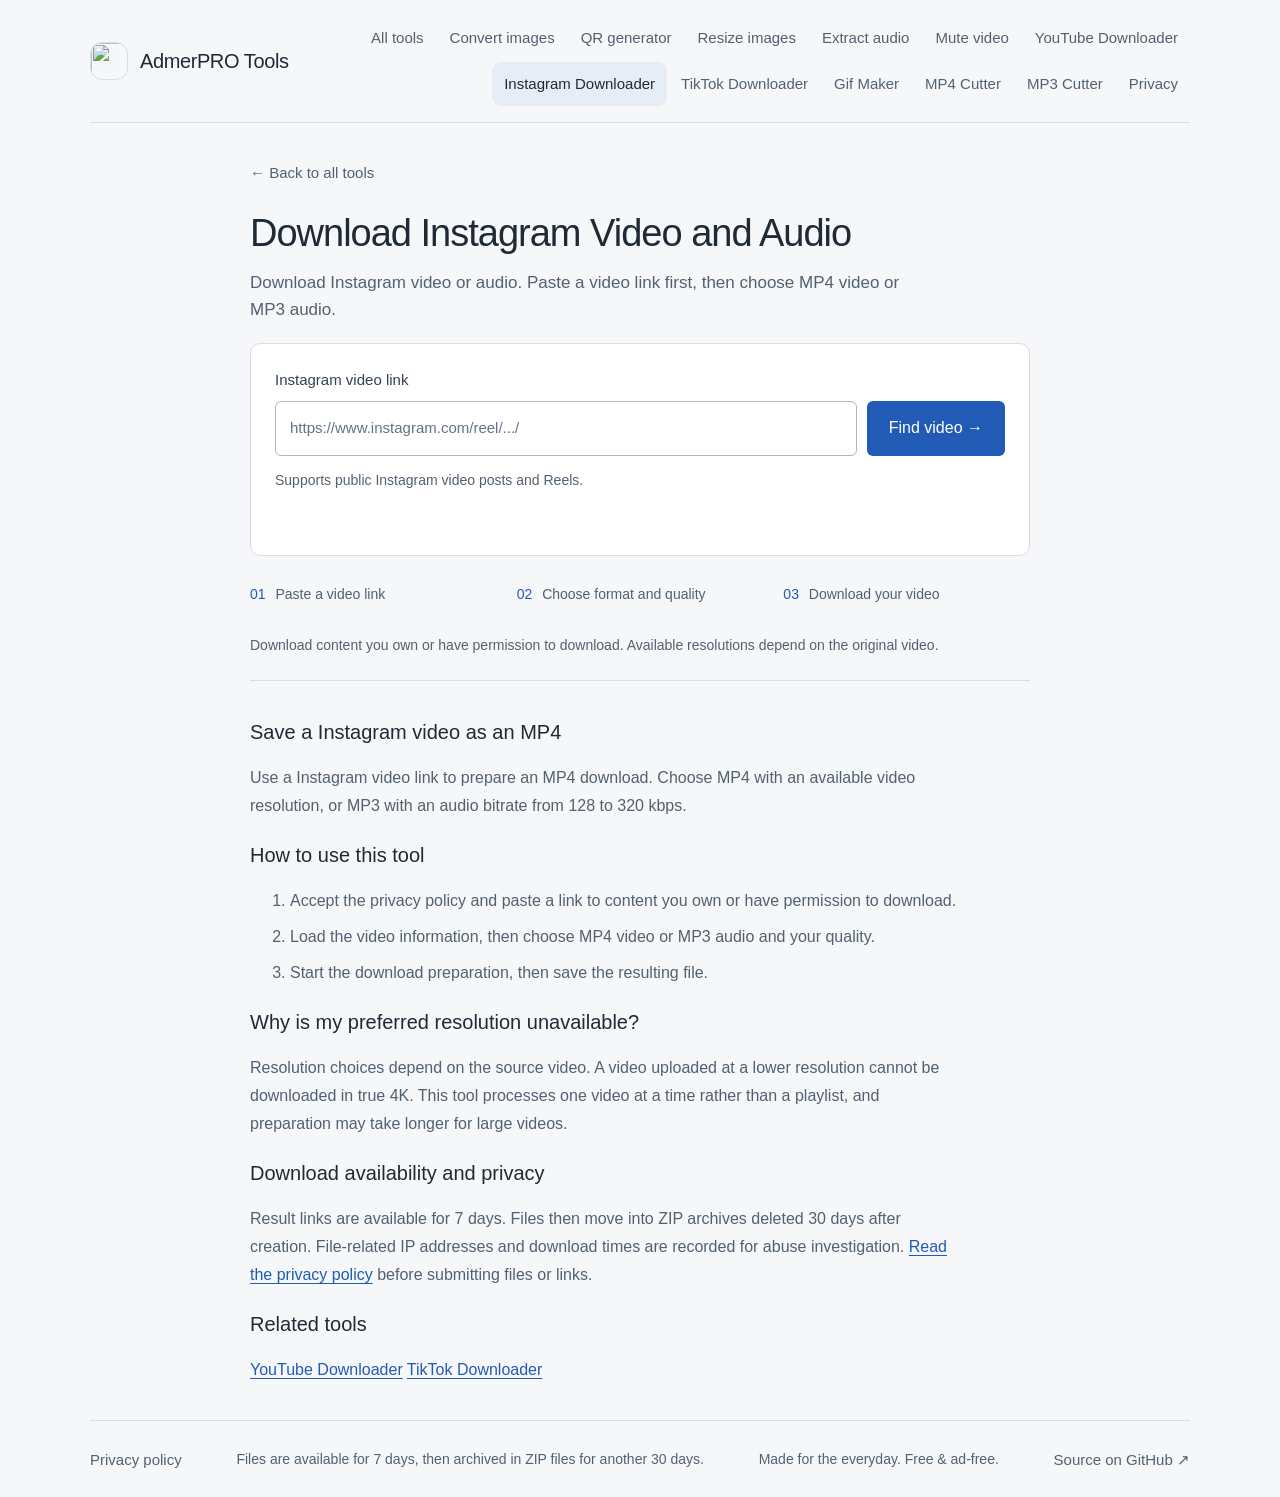
==== frontend/instagram/index.html @ e9d47b57 "feat(downloaders): split platforms and move format selection after video lookup" ====
<!DOCTYPE html>
<html lang="en">
	<head>
		<meta charset="UTF-8">
		<meta name="viewport" content="width=device-width, initial-scale=1.0">
		<title>Instagram Downloader - Video and Audio | AdmerPRO Tools</title>
		<link rel="stylesheet" href="../root/style.css">
	    <link rel="icon" type="image/png" href="/assets/good_cat_image.png">
    <link rel="apple-touch-icon" href="/assets/good_cat_image.png">
    <meta name="description" content="Download permitted Instagram videos as MP4 or audio as MP3. Choose the available video resolution or audio bitrate.">
    <link rel="canonical" href="https://tools.admerpro.com/instagram/">
    <link rel="stylesheet" href="/shared/privacy.css">
    <script src="/shared/privacy.js" defer></script>
</head>
	<body data-format="mp4" data-platform="instagram">
		<div class="shell">
			<header class="site-header">
				<a class="brand" href="/" aria-label="AdmerPRO Tools home">
					<img class="brand-cat" src="/assets/good_cat_image.png" alt="" width="38" height="38">AdmerPRO Tools</a>
				<nav class="main-nav" aria-label="Main navigation">
                    <a href="/">All tools</a>
                    <a href="/images/">Convert images</a>
                    <a href="/qr/">QR generator</a>
                    <a href="/resize/">Resize images</a>
                    <a href="/mp4tomp3/">Extract audio</a>
                    <a href="/mute/">Mute video</a>
                    <a href="/youtube/">YouTube Downloader</a>
                    <a href="/instagram/" aria-current="page">Instagram Downloader</a>
                    <a href="/tiktok/">TikTok Downloader</a>
                    <a href="/mp4togif/">Gif Maker</a>
                    <a href="/mp4cutter/">MP4 Cutter</a>
<a href="/mp3cutter/">MP3 Cutter</a>
<a href="/privacy/">Privacy</a>
</nav>
			</header>
			<main class="downloader" itemscope itemtype="https://schema.org/WebApplication">
            <link itemprop="url" href="https://tools.admerpro.com/instagram/">
            <meta itemprop="applicationCategory" content="MultimediaApplication">
            <meta itemprop="operatingSystem" content="Any">
            <meta itemprop="description" content="Download permitted Instagram videos as MP4 or audio as MP3. Choose the available video resolution or audio bitrate.">
            <span itemprop="offers" itemscope itemtype="https://schema.org/Offer">
                <meta itemprop="price" content="0"><meta itemprop="priceCurrency" content="USD">
            </span>
				<a class="back-link" href="/">&#8592; Back to all tools</a>
				<h1 itemprop="name">Download Instagram Video and Audio</h1>
				<p class="lead">Download Instagram video or audio. Paste a video link first, then choose MP4 video or MP3 audio.</p>
				<div class="panel">
					<form id="video-form">
						<label for="youtube-url">Instagram video link</label>
						<div class="input-row">
							<input id="youtube-url" name="url" type="url" placeholder="https://www.instagram.com/reel/.../" autocomplete="off" required>
							<button type="submit">Find video &#8594;</button>
						</div>
						<p class="hint">Supports public Instagram video posts and Reels.</p>
					</form>
					<p id="status" class="status" role="status" aria-live="polite">
					</p>
					<section id="video-result" class="video-result" aria-label="Video details" hidden>
						<img id="thumbnail" alt="Video thumbnail" referrerpolicy="no-referrer">
						<div class="video-details">
							<h2 id="video-title">
							</h2>
							<div class="mode-tabs" role="group" aria-label="Download format">
                        <button type="button" data-download-format="mp4" aria-pressed="true">&#9654; Video / MP4</button>
                        <button type="button" data-download-format="mp3" aria-pressed="false">&#9835; Audio / MP3</button>
                    </div>
                            <label for="quality">Video resolution</label>
							<select id="quality">
							</select>
                            <label class="author-confirmation" for="is-author">
                                <input id="is-author" type="checkbox" required>
                                Are you the author of this material?
                            </label>
							<button id="download-button" type="button">Download MP4 &#8595;</button>
						</div>
					</section>
					<a id="download-link" class="download-link" hidden>Save MP4 file &#8595;</a>
				</div>
				<div class="steps">
					<span>
						<b>01</b> Paste a video link</span>
					<span>
						<b>02</b> Choose format and quality</span>
					<span>
						<b>03</b> Download your video</span>
				</div>
				<p class="hint">Download content you own or have permission to download. Available resolutions depend on the original video.</p>

            <section class="seo-content" aria-label="About this tool">
                <h2>Save a Instagram video as an MP4</h2><p>Use a Instagram video link to prepare an MP4 download. Choose MP4 with an available video resolution, or MP3 with an audio bitrate from 128 to 320 kbps.</p>
                <h2>How to use this tool</h2><ol><li>Accept the privacy policy and paste a link to content you own or have permission to download.</li><li>Load the video information, then choose MP4 video or MP3 audio and your quality.</li><li>Start the download preparation, then save the resulting file.</li></ol>
                <h2>Why is my preferred resolution unavailable?</h2><p>Resolution choices depend on the source video. A video uploaded at a lower resolution cannot be downloaded in true 4K. This tool processes one video at a time rather than a playlist, and preparation may take longer for large videos.</p>
                <h2>Download availability and privacy</h2><p>Result links are available for 7 days. Files then move into ZIP archives deleted 30 days after creation. File-related IP addresses and download times are recorded for abuse investigation. <a href="/privacy/">Read the privacy policy</a> before submitting files or links.</p>
                <h2>Related tools</h2><p><a href="/youtube/">YouTube Downloader</a> <a href="/tiktok/">TikTok Downloader</a></p>
            </section>
        </main>
			<footer>
				<a href="/privacy/">Privacy policy</a>
				<span>Files are available for 7 days, then archived in ZIP files for another 30 days.</span>
				<span>Made for the everyday. Free &amp; ad-free.</span>
				<a href="https://github.com/AdmerPRO/Toolbox" target="_blank" rel="noopener noreferrer">Source on GitHub &#8599;</a>
			</footer>
		</div>
		<script src="../shared/downloader.js">
		</script>

    <aside id="privacy-notice" hidden aria-label="Privacy policy acceptance">
        <p>Media tools require acceptance of the <a href="/privacy/">privacy policy</a>. Browsing public pages remains available.</p>
        <button id="privacy-review" type="button">Review and accept</button>
    </aside>
    <dialog id="privacy-dialog" aria-labelledby="privacy-title" aria-describedby="privacy-summary">
        <h2 id="privacy-title">Do you accept our privacy policy?</h2>
        <p id="privacy-summary">We store uploaded files and generated results, your upload IP address, and the IP addresses and times of file downloads to investigate abuse and illegal uploads. The administrator may inspect uploaded files, results, and archives to protect the website, its operator, and content creators. Suspected illegal uploads may be reported to competent authorities with relevant records where legally justified.</p>
        <p>Links expire after 7 days. Files are then archived; ZIP archives are deleted 30 days after creation. File-related IP records are removed when all retained copies of that file are deleted. Downtime can extend retention.</p>
        <p>Only submit lawful content that you are authorized to process. <a href="/privacy/">Read the full privacy policy</a> before deciding.</p>
        <p id="privacy-cookie-error" hidden>Please enable essential cookies to remember your choice.</p>
        <div class="privacy-actions">
            <button id="privacy-accept" type="button">I accept the privacy policy</button>
            <button id="privacy-decline" type="button">I do not accept</button>
        </div>
    </dialog>
    <noscript><p>JavaScript and the privacy acceptance cookie are required to use media tools. Please read the <a href="/privacy/">privacy policy</a>.</p></noscript>

</body>
</html>
---- frontend/root/style.css ----
:root {
    color-scheme:light;
    font-family:Inter,"Segoe UI",sans-serif;
    color:#202a35;
    --muted:#526171;
    --line:#d6dde5;
    --border:var(--line);
    --accent:#225bb5;
}

* {
    box-sizing:border-box;
}

[hidden] {
    display:none!important;
}

body {
    margin:0;
    min-height:100vh;
    background:#f5f7f9;
}

@keyframes gradientMove {
    0%,100% {
        background-position:0% 50%;
    }
    50% {
        background-position:100% 50%;
    }
}

a {
    color:inherit;
    text-decoration:none;
}

button,input,select {
    font:inherit;
}

button,a,input,select {
    -webkit-tap-highlight-color:transparent;
}

:focus-visible {
    outline:3px solid var(--accent);
    outline-offset:5px;
}

.shell {
    width:min(1100px,calc(100% - 48px));
    margin:auto;
}

.site-header {
    display:flex;
    align-items:center;
    justify-content:space-between;
    gap:24px;
    padding:28px 0;
    border-bottom:1px solid var(--line);
}

.brand {
    display:flex;
    align-items:center;
    gap:12px;
    font-size:22px;
    font-weight:800;
    letter-spacing:-1px;
}

.brand-icon {
    display:grid;
    place-items:center;
    width:38px;
    height:38px;
    background:var(--accent);
    color:#271111;
    border-radius:12px;
    letter-spacing:-3px;
    padding-right:3px;
}

nav {
    display:flex;
    gap:8px;
    align-items:center;
}

nav a {
    padding:9px 14px;
    font-size:14px;
    color:var(--muted);
    border-radius:9px;
}

nav a:hover,nav a[aria-current=page] {
    background:#ffffff0c;
    color:white;
}

.hero {
    padding:84px 0 40px;
    max-width:720px;
}

.eyebrow {
    font-size:12px;
    letter-spacing:2px;
    text-transform:uppercase;
    font-weight:700;
    color:var(--accent);
}

h1 {
    font-size:clamp(36px,6vw,66px);
    line-height:1.08;
    letter-spacing:-2px;
    margin:20px 0;
}

h1 span {
    color:var(--accent);
}

.lead {
    font-size:17px;
    line-height:1.8;
    color:var(--muted);
    max-width:590px;
    margin:0;
}

.chips {
    display:flex;
    flex-wrap:wrap;
    gap:10px;
    margin-top:25px;
}

.chip {
    border:1px solid var(--line);
    padding:7px 12px;
    border-radius:30px;
    color:#e2c7c3;
    font-size:12px;
}

.tools {
    display:grid;
    grid-template-columns:1fr 1fr;
    gap:22px;
    margin:12px 0 50px;
}

.tool-card,.panel {
    background:#fff;
    border:1px solid var(--line);
    border-radius:10px;
}

.tool-card {
    padding:32px;
    position:relative;
    transition:transform .2s,border-color .2s;
}

.tool-card:hover {
    background:#f8fafc;
    border-color:#aab7c5;
}

.tool-icon {
    display:grid;
    place-items:center;
    width:54px;
    height:54px;
    background:#ff756918;
    color:var(--accent);
    border:1px solid #ff75692b;
    border-radius:16px;
    font-size:25px;
}

.tool-card h2 {
    font-size:25px;
    letter-spacing:-.6px;
    margin:25px 0 10px;
}

.tool-card p {
    color:var(--muted);
    line-height:1.7;
    margin:0 0 28px;
    max-width:330px;
}

.card-link {
    color:var(--accent);
    font-weight:650;
    font-size:14px;
    display:flex;
    justify-content:space-between;
}

.tag {
    position:absolute;
    right:28px;
    top:30px;
    font-size:11px;
    color:var(--muted);
    border:1px solid var(--line);
    border-radius:6px;
    padding:5px 8px;
}

footer {
    border-top:1px solid var(--line);
    display:flex;
    justify-content:space-between;
    gap:15px;
    padding:24px 0 32px;
    color:var(--muted);
    font-size:12px;
}

footer a:hover {
    color:white;
}

.downloader {
    max-width:780px;
    margin:55px auto 64px;
}

.back-link {
    font-size:13px;
    color:var(--muted);
}

.downloader h1 {
    font-size:clamp(32px,5vw,48px);
    margin:22px 0 14px;
}

.panel {
    padding:30px;
    margin-top:28px;
}

.mode-tabs {
    display:flex;
    flex-wrap:wrap;
    gap:6px;
    border-bottom:1px solid var(--line);
    padding-bottom:20px;
    margin-bottom:25px;
}

.mode-tabs a {
    padding:10px 18px;
    border-radius:10px;
    color:var(--muted);
    font-size:14px;
}

.mode-tabs button {
    padding:10px 18px;
    background:transparent;
    color:var(--muted);
    border:1px solid var(--line);
}

.mode-tabs button[aria-pressed=true] {
    background:#e7edf4;
    color:var(--accent);
    border-color:var(--accent);
}

.mode-tabs a[aria-current=page] {
    background:#ff75691c;
    color:var(--accent);
}

label {
    display:block;
    font-size:13px;
    font-weight:600;
    margin-bottom:10px;
    color:#ead1cc;
}

.input-row {
    display:flex;
    gap:10px;
}

input,select {
    background:#170d0d90;
    color:inherit;
    border:1px solid #ffffff25;
    border-radius:11px;
    padding:14px;
    min-width:0;
}

input {
    flex:1;
}

input::placeholder {
    color:#ac8f8c;
    font-size:13px;
}

input:focus,select:focus {
    border-color:var(--accent);
}

button,.download-link {
    border:0;
    border-radius:11px;
    padding:14px 22px;
    font-weight:700;
    background:var(--accent);
    color:#271111;
    cursor:pointer;
    transition:background .2s;
}

button:hover,.download-link:hover {
    background:#ff9a90;
}

button:disabled {
    opacity:.55;
    cursor:wait;
}

.hint {
    color:var(--muted);
    font-size:12px;
    line-height:1.6;
    margin:13px 0 0;
}

.brand-cat {
    width:38px;
    height:38px;
    flex-shrink:0;
    object-fit:cover;
    border-radius:12px;
    border:1px solid var(--line);
}

.site-header { flex-wrap:wrap; }
.brand { flex-shrink:0; }
.main-nav { flex:1; flex-wrap:wrap; justify-content:flex-end; }
.main-nav a { white-space:nowrap; }
.main-nav a[aria-current=page] { color:var(--accent); background:#ff756918; }

@media(max-width:640px) {
    .main-nav {
        flex-basis:100%;
        flex-wrap:nowrap;
        justify-content:flex-start;
        overflow-x:auto;
        padding:5px 0 10px;
        scrollbar-width:thin;
        scrollbar-color:var(--accent) transparent;
    }
    .main-nav a { flex-shrink:0; }
}

.hint a { color:var(--accent); text-decoration:underline; }
#convert-form input[type=file],#convert-form select { width:100%; }
#convert-form label:not(:first-child) { margin-top:22px; }
#convert-form button { margin-top:22px; }
.policy p { color:var(--muted); line-height:1.8; }
.policy h2 { margin-top:28px; }
.policy code { overflow-wrap:anywhere; }

.status {
    font-size:14px;
    line-height:1.6;
    color:var(--muted);
    margin:18px 0 0;
    min-height:22px;
}

.status.error {
    color:#ff9a90;
}

.status.busy:before {
    content:"";
    display:inline-block;
    width:12px;
    height:12px;
    border:2px solid #ffffff30;
    border-top-color:var(--accent);
    border-radius:50%;
    margin-right:10px;
    vertical-align:-2px;
    animation:spin 1s linear infinite;
}

@keyframes spin {
    to {
        transform:rotate(360deg);
    }
}

.video-result {
    display:grid;
    grid-template-columns:210px 1fr;
    gap:24px;
    margin-top:24px;
    padding-top:24px;
    border-top:1px solid var(--line);
}

.video-result img {
    width:100%;
    aspect-ratio:16/9;
    object-fit:cover;
    border-radius:12px;
}

.video-details h2 {
    margin:0 0 20px;
    font-size:19px;
    line-height:1.5;
    overflow-wrap:anywhere;
}

.video-details select {
    width:100%;
    margin-bottom:12px;
}

.video-details button {
    width:100%;
}

.download-link {
    display:inline-block;
    margin-top:18px;
    font-size:14px;
}

.steps {
    display:flex;
    gap:20px;
    margin:28px 0;
    color:var(--muted);
    font-size:12px;
}

.steps span {
    flex:1;
}

.steps b {
    color:var(--accent);
    margin-right:6px;
}

@media(max-width:640px) {
    .shell {
        width:calc(100% - 32px);
    }
    .site-header {
        padding:20px 0;
        gap:12px;
    }
    .brand {
        font-size:19px;
    }
    nav {
        gap:0;
    }
    nav a {
        padding:8px;
        font-size:12px;
    }
    .hero {
        padding:50px 0 28px;
    }
    .tools {
        grid-template-columns:1fr;
        gap:16px;
    }
    .tool-card {
        padding:25px;
    }
    .downloader {
        margin:35px auto;
    }
    .panel {
        padding:20px;
    }
    .input-row {
        flex-direction:column;
    }
    .video-result {
        grid-template-columns:1fr;
    }
    .video-result img {
        max-width:100%;
    }
    .steps {
        flex-direction:column;
        gap:12px;
    }
    footer {
        flex-wrap:wrap;
    }
    h1 {
        letter-spacing:-1px;
    }
}

@media(prefers-reduced-motion:reduce) {
    *,*::before,*::after {
        animation:none!important;
        transition:none!important;
    }
}

.footer-button {
    padding: 0;
    background: transparent;
    color: var(--muted);
    font-size: inherit;
    font-weight: normal;
}

.footer-button:hover {
    background: transparent;
    color: white;
}

.welcome-dialog {
    width: min(700px, calc(100% - 32px));
    max-height: calc(100dvh - 32px);
    padding: 0;
    border: 1px solid #ffffff25;
    border-radius: 24px;
    background: #271111;
    color: #fff5f2;
    box-shadow: 0 24px 100px #0008;
}

.welcome-dialog::backdrop {
    background: #100606bb;
    backdrop-filter: blur(8px);
}

.popup {
    display: grid;
    grid-template-columns: 240px 1fr;
}

.popup-image {
    width: 100%;
    height: 100%;
    min-height: 320px;
    object-fit: cover;
}

.popup-content {
    padding: 32px;
}

.popup-content h2 {
    font-size: 28px;
    margin: 16px 0;
}

.popup-content > p:not(.eyebrow) {
    color: var(--muted);
    line-height: 1.7;
}

.popup-buttons {
    display: flex;
    flex-wrap: wrap;
    align-items: center;
    gap: 16px;
    margin-top: 24px;
}

.popup-github {
    color: var(--accent);
    font-size: 14px;
}

@media (max-width: 640px) {
    .popup {
        grid-template-columns: 1fr;
    }

    .popup-image {
        height: 180px;
        min-height: 0;
    }

    .popup-content {
        padding: 24px;
    }
}

#qr-text { width: 100%; box-sizing: border-box; padding: 12px; border: 1px solid var(--border); border-radius: 8px; font: inherit; resize: vertical; }
#qr-preview { display: block; max-width: 100%; height: auto; margin: 20px auto; }
#qr-preview[hidden] { display: none; }

.seo-content { margin-top: 48px; padding-top: 24px; border-top: 1px solid var(--line); }
.seo-content h2 { margin: 28px 0 12px; font-size: 22px; }
.seo-content p, .seo-content li { color: var(--muted); line-height: 1.75; }
.seo-content li { margin-bottom: 8px; }
.seo-content a { color: var(--accent); text-decoration: underline; }

.author-confirmation { display: flex; align-items: flex-start; gap: .65rem; margin: 1rem 0; }
.author-confirmation input[type="checkbox"] { width: 1.1rem; height: 1.1rem; flex: 0 0 auto; margin: .15rem 0 0; }

/* A compact, neutral interface shared by the directory and individual tools. */
body { line-height:1.55; }
h1,h2,h3,.brand { font-weight:500; }
.site-header { padding:16px 0; gap:12px; }
.brand { font-size:20px; letter-spacing:-.4px; }
.main-nav { gap:2px; }
.main-nav a { display:inline-flex; align-items:center; min-height:44px; padding:10px 12px; font-size:15px; }
nav a:hover,.main-nav a[aria-current=page] { background:#e7edf4; color:#202a35; }
.hero { padding:32px 0 24px; max-width:760px; }
h1 { font-size:clamp(30px,4vw,44px); line-height:1.2; letter-spacing:-1px; margin:0 0 12px; }
h1 span { color:inherit; }
.lead { font-size:17px; line-height:1.6; max-width:650px; }
.service-note { color:var(--muted); font-size:14px; margin:12px 0 0; }
.tools { gap:12px; margin:0 0 20px; }
.tool-card { display:flex; flex-direction:column; padding:20px; transition:background .15s,border-color .15s; }
.tool-icon,.tag { display:none; }
.tool-card h2 { font-size:20px; line-height:1.35; letter-spacing:-.3px; margin:0 0 8px; }
.tool-card p { font-size:15px; line-height:1.55; max-width:none; margin:0 0 14px; }
.card-link { font-size:16px; font-weight:400; color:var(--accent); margin-top:auto; min-height:44px; align-items:center; text-decoration:underline; text-underline-offset:3px; }
footer { align-items:center; padding:16px 0; font-size:14px; gap:12px; flex-wrap:wrap; }
footer a,.footer-button,.back-link,.popup-github { display:inline-flex; align-items:center; min-height:44px; font-size:15px; }
footer a:hover,.footer-button:hover { color:var(--accent); }
.downloader { margin:28px auto 36px; }
.downloader h1 { font-size:clamp(28px,4vw,38px); margin:16px 0 12px; }
.panel { padding:24px; margin-top:20px; }
.mode-tabs { padding-bottom:12px; margin-bottom:20px; }
.mode-tabs a { display:inline-flex; align-items:center; min-height:44px; font-size:16px; }
.mode-tabs a[aria-current=page] { background:#e7edf4; color:var(--accent); }
label { color:#344252; font-size:15px; font-weight:400; }
input,select,textarea,#qr-text { background:#fff; color:#202a35; border:1px solid #aab7c5; border-radius:6px; min-height:44px; }
input::placeholder { color:#647384; font-size:15px; }
button,.download-link { background:var(--accent); color:#fff; font-weight:500; border-radius:6px; min-height:44px; }
button:hover,.download-link:hover { background:#19498f; }
.footer-button,.footer-button:hover { background:transparent; font-weight:400; }
.hint,.steps { font-size:14px; }
.hint a,.seo-content a { text-underline-offset:3px; }
.steps b { font-weight:500; }
.status.error { color:#ad2733; }
.status.busy:before { border-color:var(--line); border-top-color:var(--accent); }
.seo-content { margin:24px 0; padding-top:16px; }
.seo-content summary { cursor:pointer; color:var(--accent); min-height:44px; padding:10px 0; font-size:16px; }
.seo-content h2 { font-size:20px; margin-top:20px; }
.seo-content p { max-width:80ch; }
.welcome-dialog { background:#fff; color:#202a35; border:1px solid var(--line); border-radius:10px; }
.welcome-dialog::backdrop { background:#202a3580; backdrop-filter:none; }
.eyebrow { font-weight:400; }
.popup-content h2 { font-weight:500; }
@media(max-width:640px) {
    .site-header { padding:12px 0; }
    .main-nav { padding:0 0 6px; }
    .main-nav a { padding:10px 12px; font-size:15px; }
    .hero { padding:24px 0 20px; }
    .tools { gap:10px; }
    .tool-card { padding:16px; }
    .downloader { margin:24px auto; }
    .panel { padding:18px; }
}

#source-preview, #result-preview, .media-preview { display: block; width: 100%; max-height: 420px; object-fit: contain; margin-top: 1rem; }
#source-preview[hidden], #result-preview[hidden], .media-preview[hidden] { display: none; }
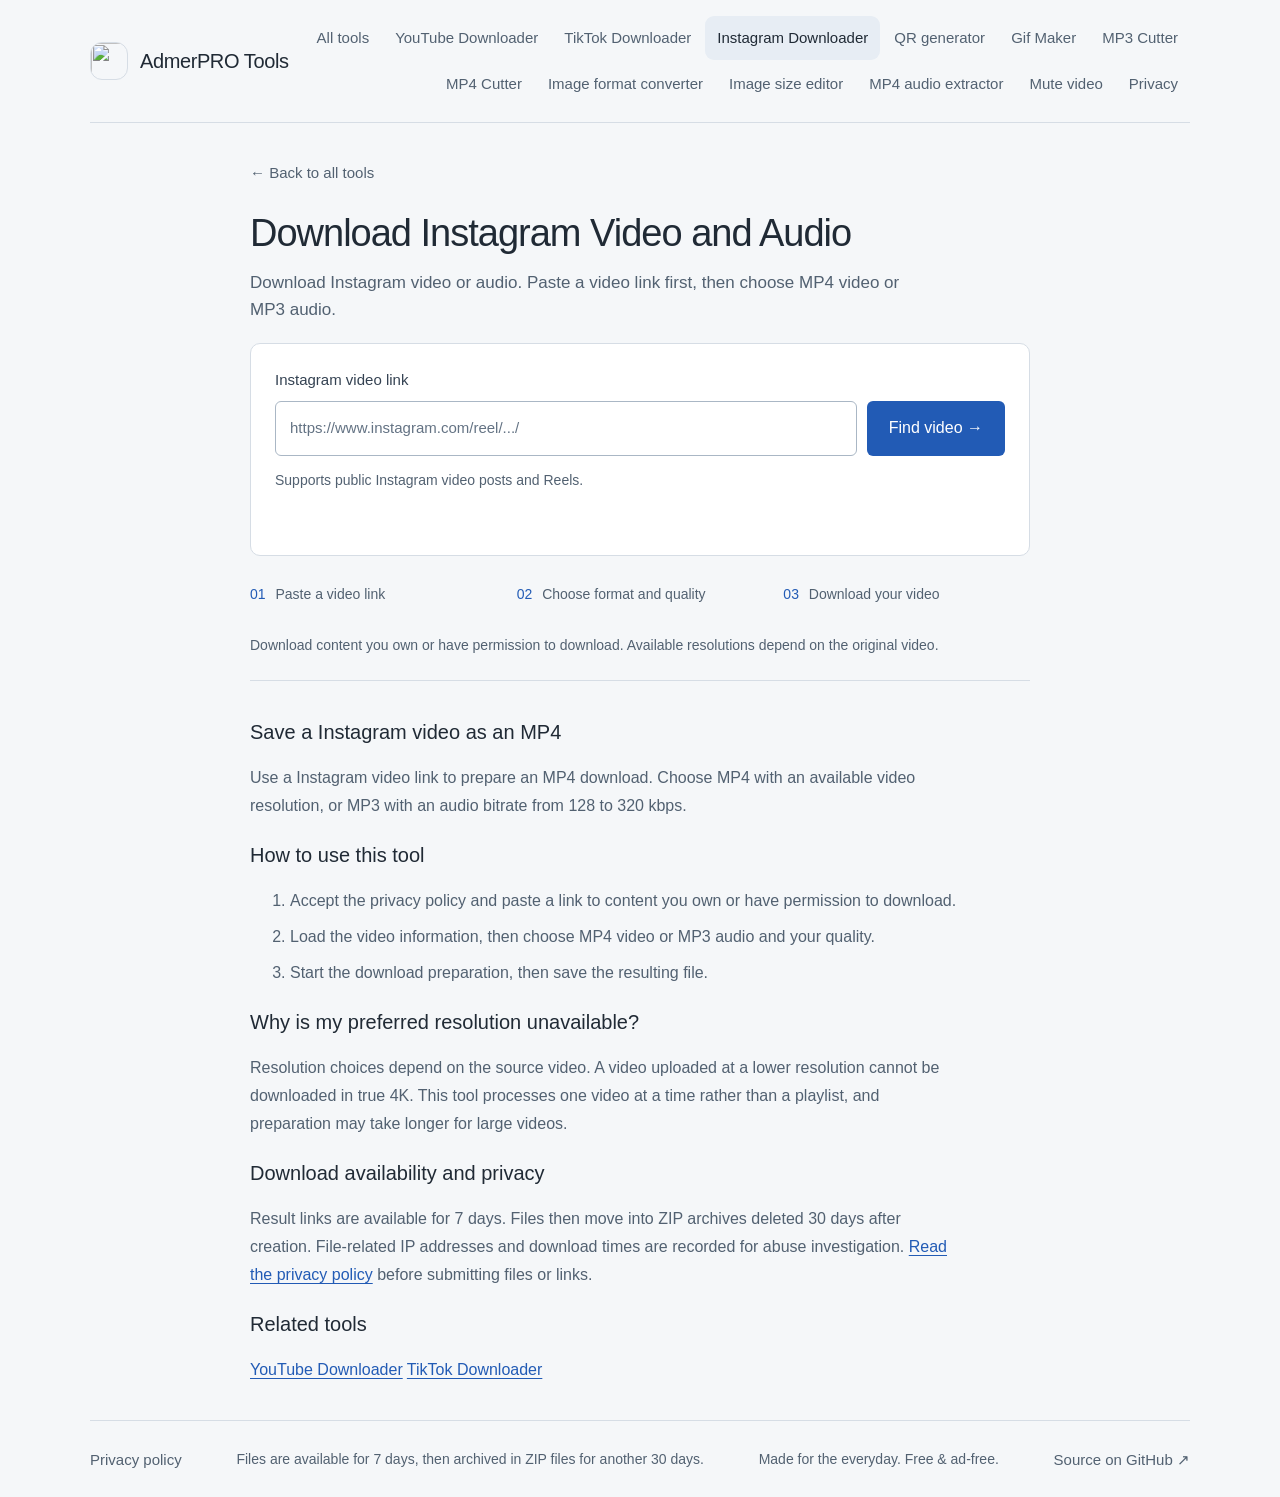
==== commit 3939e1b2: "style: reorder tool cards and navigation links" ====
--- a/frontend/instagram/index.html
+++ b/frontend/instagram/index.html
@@ -19,19 +19,19 @@
 					<img class="brand-cat" src="/assets/good_cat_image.png" alt="" width="38" height="38">AdmerPRO Tools</a>
 				<nav class="main-nav" aria-label="Main navigation">
                     <a href="/">All tools</a>
-                    <a href="/images/">Convert images</a>
+                    <a href="/youtube/">YouTube Downloader</a>
+                    <a href="/tiktok/">TikTok Downloader</a>
+                    <a href="/instagram/" aria-current="page">Instagram Downloader</a>
                     <a href="/qr/">QR generator</a>
-                    <a href="/resize/">Resize images</a>
-                    <a href="/mp4tomp3/">Extract audio</a>
+                    <a href="/mp4togif/">Gif Maker</a>
+                    <a href="/mp3cutter/">MP3 Cutter</a>
+                    <a href="/mp4cutter/">MP4 Cutter</a>
+                    <a href="/images/">Image format converter</a>
+                    <a href="/resize/">Image size editor</a>
+                    <a href="/mp4tomp3/">MP4 audio extractor</a>
                     <a href="/mute/">Mute video</a>
-                    <a href="/youtube/">YouTube Downloader</a>
-                    <a href="/instagram/" aria-current="page">Instagram Downloader</a>
-                    <a href="/tiktok/">TikTok Downloader</a>
-                    <a href="/mp4togif/">Gif Maker</a>
-                    <a href="/mp4cutter/">MP4 Cutter</a>
-<a href="/mp3cutter/">MP3 Cutter</a>
-<a href="/privacy/">Privacy</a>
-</nav>
+                    <a href="/privacy/">Privacy</a>
+                </nav>
 			</header>
 			<main class="downloader" itemscope itemtype="https://schema.org/WebApplication">
             <link itemprop="url" href="https://tools.admerpro.com/instagram/">
